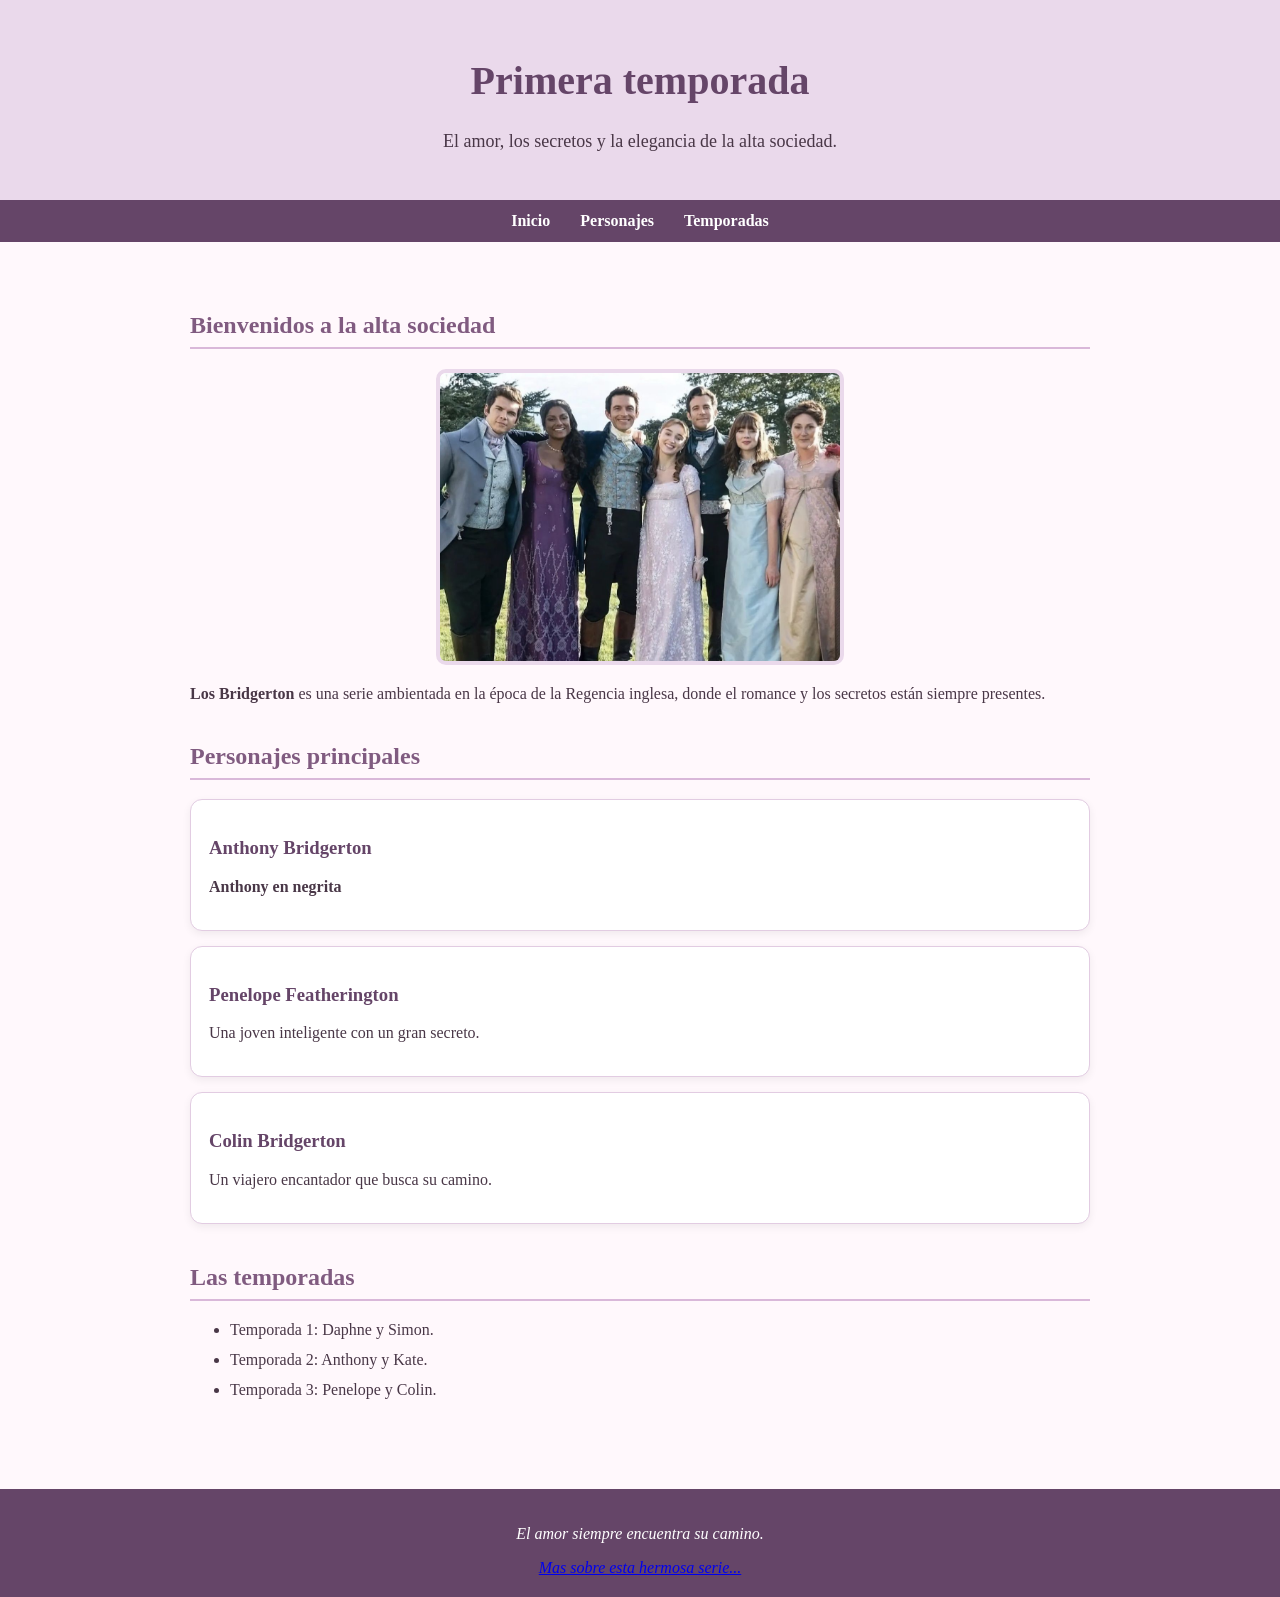
==== Unidad 4/Practica1/index.html @ 9b3ca370 "actualizacion de cambios" ====
<!DOCTYPE html>
<html lang="es">

<head>
    <meta charset="UTF-8">
    <meta name="viewport" content="width=device-width, initial-scale=1.0">
    <title>Los Bridgerton</title>
    <link rel="stylesheet" href="css/estilos.css">
</head>

<body>
    <header>
        <h1>Los <span>Bridgerton</span></h1>
        <p>El amor, los secretos y la elegancia de la alta sociedad.</p>
    </header>

    <nav>
        <ul>
            <li><a href="#inicio">Inicio</a></li>
            <li><a href="#personajes">Personajes</a></li>
            <li><a href="#temporadas">Temporadas</a></li>
        </ul>
    </nav>

    <main>
        <section id="inicio">
            <h2>Bienvenidos a la alta sociedad</h2>

            <img src="img/Portada.jpg" alt="Imagen decorativa de Los Bridgerton" width="400">

            <p>
                <strong>Los Bridgerton</strong> es una serie ambientada
                en la época de la Regencia inglesa, donde el romance
                y los secretos están siempre presentes.
            </p>
        </section>

        <section id="personajes">
            <h2>Personajes principales</h2>

            <div class="tarjeta">
                <h3>Daphne Bridgerton</h3>
                <p>Una joven que busca el amor verdadero.</p>
            </div>

            <div class="tarjeta">
                <h3>Anthony Bridgerton</h3>
                <p>El hermano mayor y vizconde de la familia.</p>
            </div>

            <div class="tarjeta">
                <h3>Penelope Featherington</h3>
                <p>Una joven inteligente con un gran secreto.</p>
            </div>

            <div class="tarjeta">
                <h3>Colin Bridgerton</h3>
                <p>Un viajero encantador que busca su camino.</p>
            </div>
        </section>

        <section id="temporadas">
            <h2>Las temporadas</h2>
            <ul>
                <li>Temporada 1: Daphne y Simon.</li>
                <li>Temporada 2: Anthony y Kate.</li>
                <li>Temporada 3: Penelope y Colin.</li>
            </ul>
        </section>
    </main>

    <footer>
        <p><em>El amor siempre encuentra su camino.</em></p>
        <a href="https://www.netflix.com/es/title/80232398">Mas sobre esta hermosa serie...</a>
    </footer>
    <script src="js/main.js"></script>

</body>

</html>
---- Unidad 4/Practica1/css/estilos.css ----
/* Estilos generales */
body {
    margin: 0;
    font-family: Georgia, serif;
    background-color: #fff8fc;
    color: #493747;
}

/* Cabecera */
header {
    background-color: #ead9eb;
    text-align: center;
    padding: 30px;
}

header h1 {
    font-size: 40px;
    color: #654568;
}

header span {
    color: #a47791;
    font-style: italic;
}

header p {
    font-size: 18px;
}

/* Menú de navegación */
nav {
    background-color: #654568;
    padding: 12px;
}

nav ul {
    list-style: none;
    display: flex;
    justify-content: center;
    gap: 30px;
    margin: 0;
    padding: 0;
}

nav a {
    color: white;
    text-decoration: none;
    font-weight: bold;
}

nav a:hover {
    color: #f4d58d;
}

/* Contenido principal */
main {
    max-width: 900px;
    margin: 30px auto;
    padding: 20px;
}

section {
    margin-bottom: 40px;
}

h2 {
    color: #805b80;
    border-bottom: 2px solid #d9b8d9;
    padding-bottom: 8px;
}

h3 {
    color: #654568;
}

/* Imagen */
img {
    display: block;
    max-width: 100%;
    height: auto;
    margin: 20px auto;
    border: 4px solid #ead9eb;
    border-radius: 10px;
}

/* Tarjetas de personajes */
.tarjeta {
    background-color: white;
    border: 1px solid #e2cce2;
    border-radius: 12px;
    padding: 18px;
    margin: 15px 0;
    box-shadow: 0 3px 8px #00000010;
}

.tarjeta:hover {
    background-color: #f8edf8;
    transform: scale(1.02);
}

/* Listas */
#temporadas li {
    margin: 12px 0;
}

/* Pie de página */
footer {
    background-color: #654568;
    color: white;
    text-align: center;
    padding: 20px;
    font-style: italic;
}

/* Adaptación a móviles */
@media (max-width: 600px) {
    nav ul {
        flex-direction: column;
        align-items: center;
        gap: 15px;
    }

    header h1 {
        font-size: 30px;
    }

    main {
        padding: 15px;
        margin: 10px auto;
    }
}
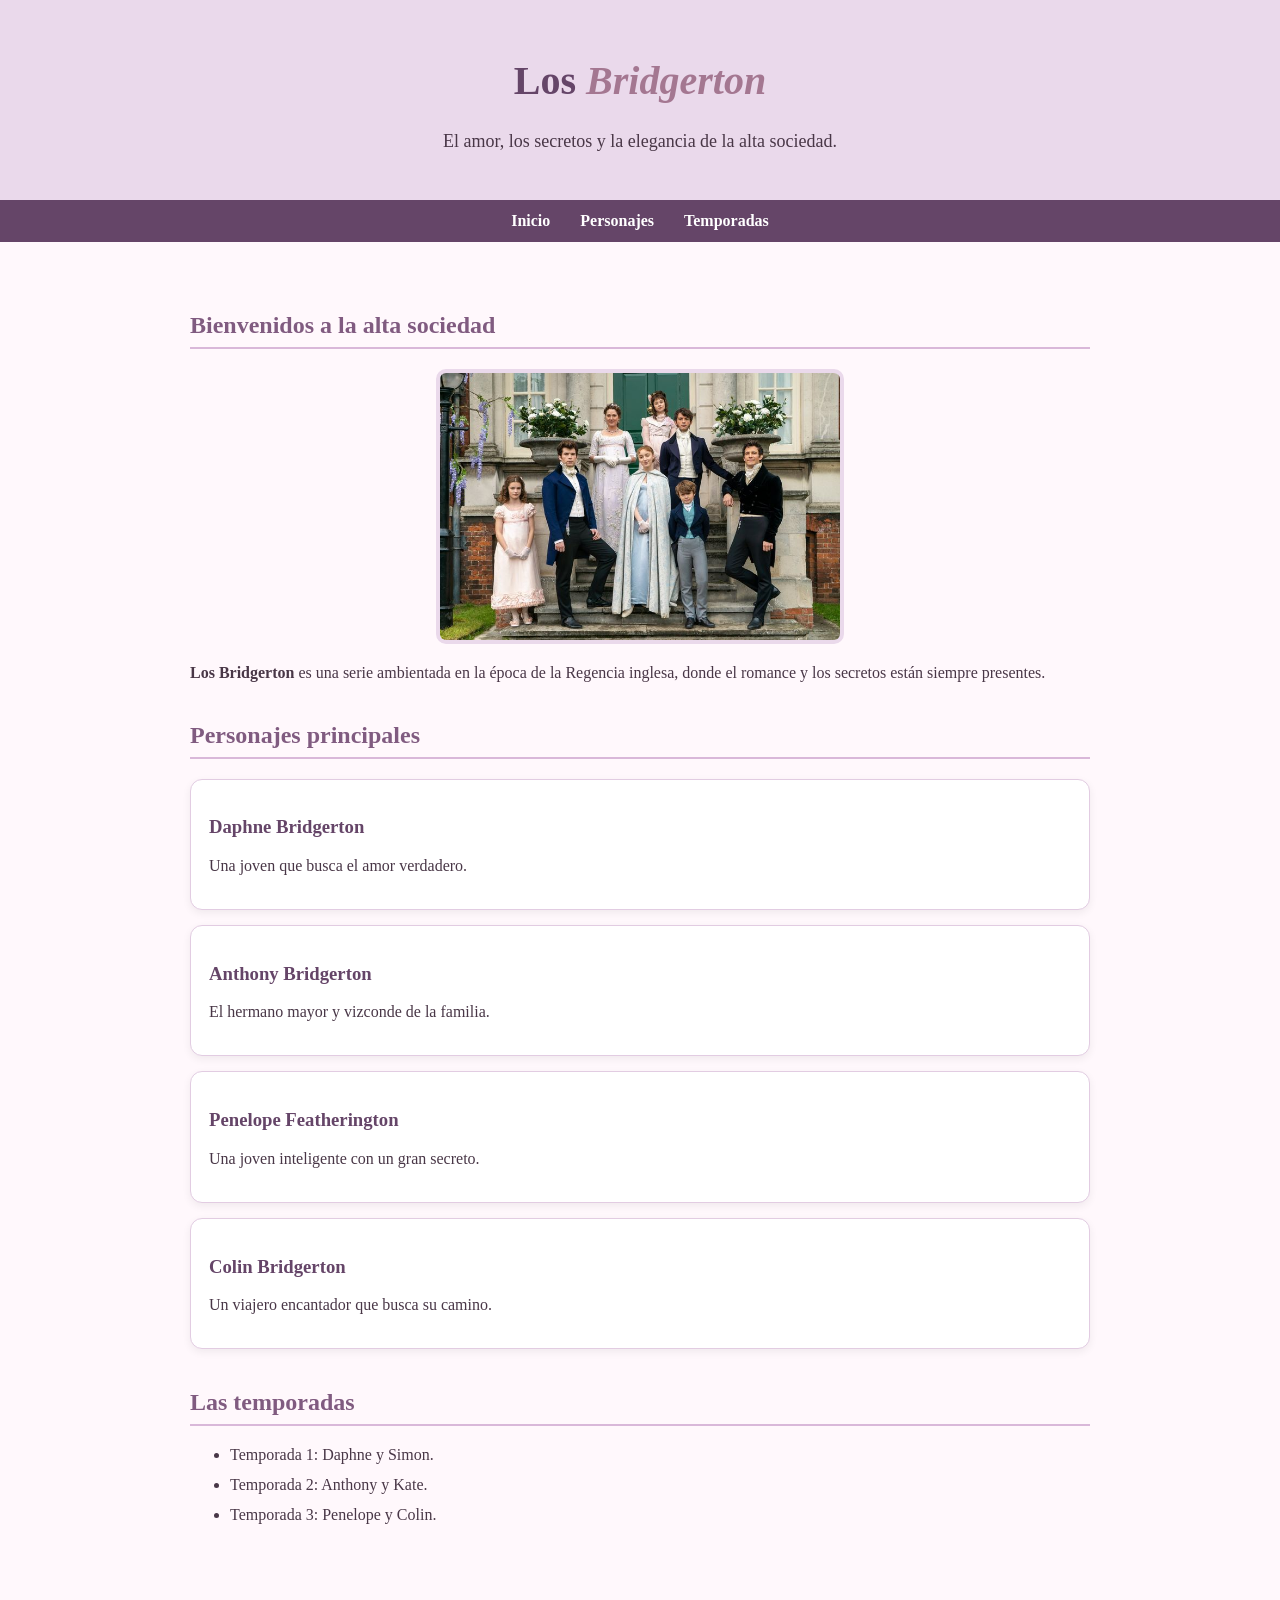
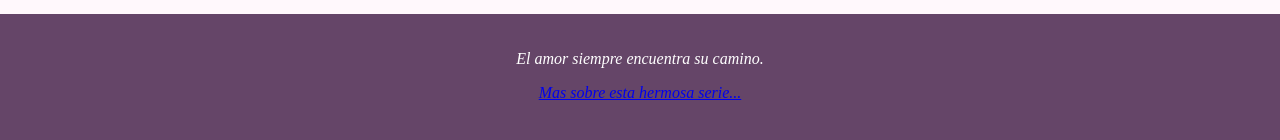
==== commit 12b21ef5: "cambios en clase" ====
--- a/Unidad 4/Practica1/index.html
+++ b/Unidad 4/Practica1/index.html
@@ -71,7 +71,7 @@
 
     <footer>
         <p><em>El amor siempre encuentra su camino.</em></p>
-        <a href="https://www.netflix.com/es/title/80232398">Mas sobre esta hermosa serie...</a>
+        <a href="https://www.netflix.com/es/title/80232398">Mas sobre esta hermosa serie...</a><br><br>
     </footer>
     <script src="js/main.js"></script>
 
--- a/Unidad 4/Practica1/css/estilos.css
+++ b/Unidad 4/Practica1/css/estilos.css
@@ -130,3 +130,23 @@
         margin: 10px auto;
     }
 }
+
+/*MI PRACTICA CSS ORIGINAL NO FAKE*/
+/* Resalta un elemento */
+.destacado {
+    background-color: #fce4ec;
+    border: 2px solid #c2185b;
+    box-shadow: 0 0 8px #d8a0b5;
+    padding: 10px;
+}
+
+/* Oculta un elemento */
+.oculto {
+    display: none;
+}
+
+/* Cambia los colores de toda la página */
+.tema-alternativo {
+    background-color: #263238;
+    color: #f5f5f5;
+}
